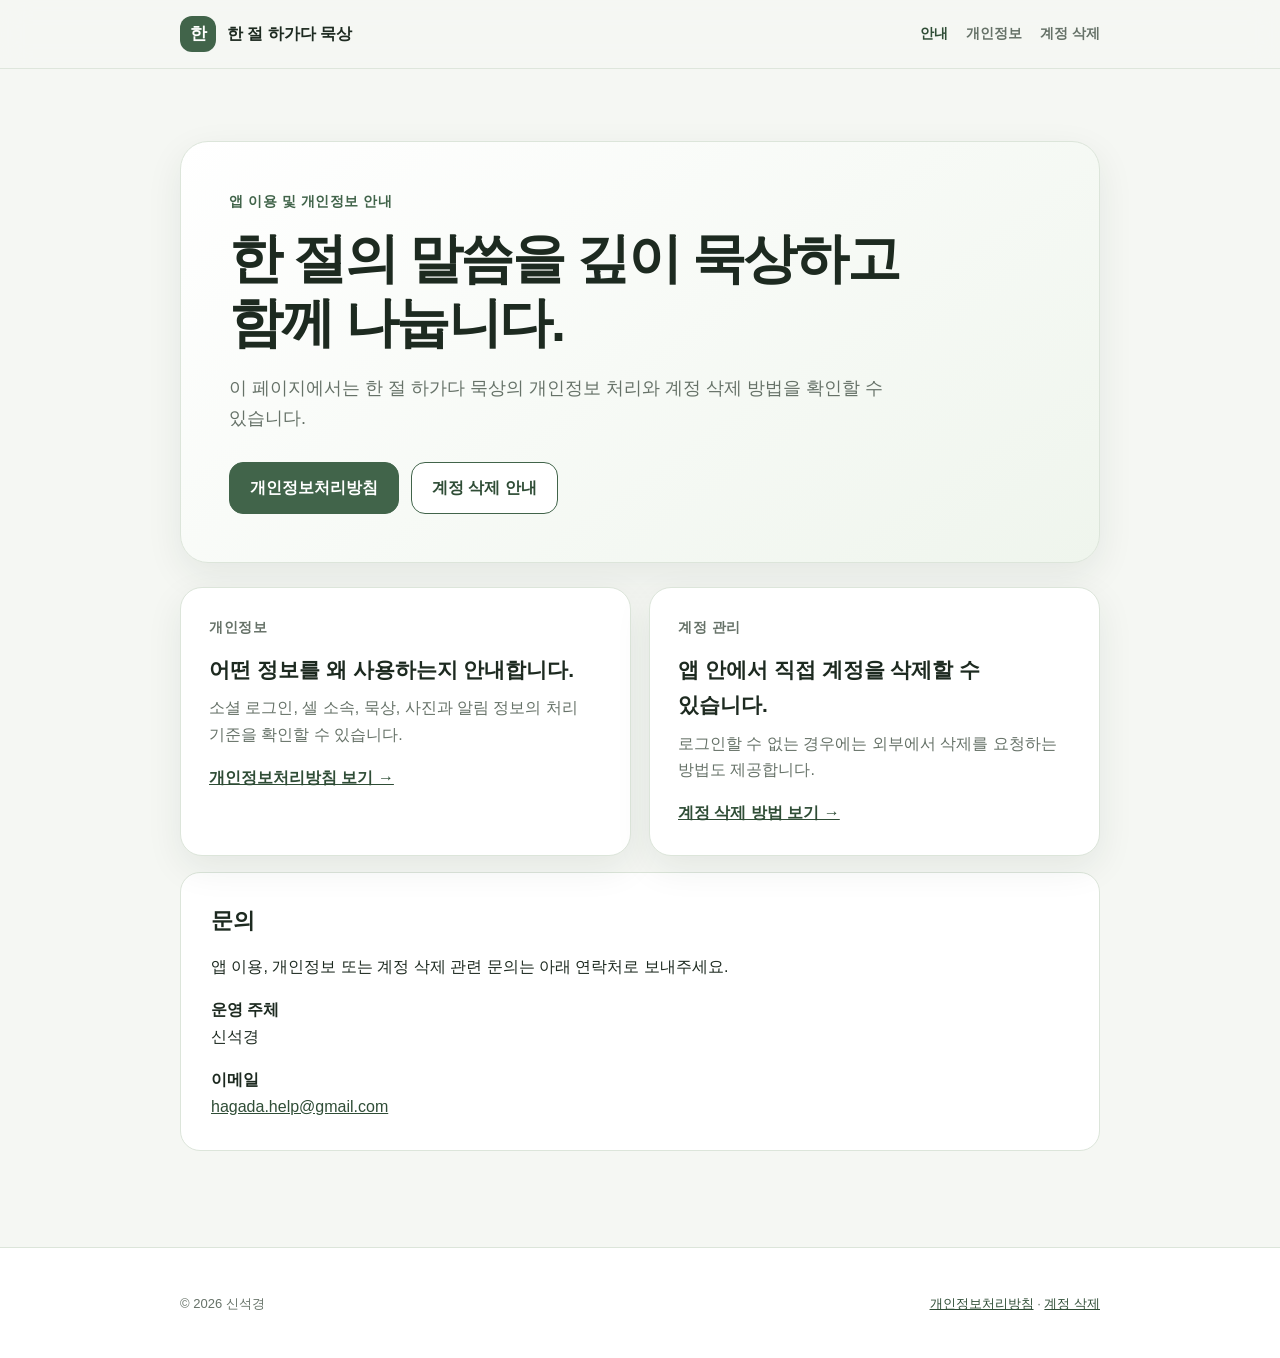
==== index.html @ 3ba68e1d "Add Hagada legal and account deletion pages" ====
<!doctype html>
<html lang="ko">
  <head>
    <meta charset="utf-8" />
    <meta name="viewport" content="width=device-width, initial-scale=1" />
    <meta name="description" content="한 절 하가다 묵상 앱의 개인정보 및 계정 삭제 안내" />
    <title>한 절 하가다 묵상 · 이용 안내</title>
    <link rel="stylesheet" href="styles.css" />
  </head>
  <body>
    <header class="site-header">
      <div class="header-inner">
        <a class="brand" href="index.html">
          <span class="brand-mark" aria-hidden="true">한</span>
          <span data-config="appName">한 절 하가다 묵상</span>
        </a>
        <nav class="nav" aria-label="주요 메뉴">
          <a class="home-link" href="index.html" aria-current="page">안내</a>
          <a href="privacy.html">개인정보</a>
          <a href="account-deletion.html">계정 삭제</a>
        </nav>
      </div>
    </header>

    <main class="page">
      <section class="hero">
        <p class="eyebrow">앱 이용 및 개인정보 안내</p>
        <h1>한 절의 말씀을 깊이 묵상하고 함께 나눕니다.</h1>
        <p class="lead">이 페이지에서는 <span data-config="appName">한 절 하가다 묵상</span>의 개인정보 처리와 계정 삭제 방법을 확인할 수 있습니다.</p>
        <div class="actions">
          <a class="button" href="privacy.html">개인정보처리방침</a>
          <a class="button secondary" href="account-deletion.html">계정 삭제 안내</a>
        </div>
      </section>

      <div class="notice" data-setup-warning hidden>
        현재 페이지는 배포 준비 중입니다. 공개 전에 운영 주체와 연락 이메일을 입력해야 합니다.
      </div>

      <section class="grid" aria-label="주요 안내">
        <article class="card">
          <p class="eyebrow">개인정보</p>
          <h2>어떤 정보를 왜 사용하는지 안내합니다.</h2>
          <p>소셜 로그인, 셀 소속, 묵상, 사진과 알림 정보의 처리 기준을 확인할 수 있습니다.</p>
          <a href="privacy.html">개인정보처리방침 보기 →</a>
        </article>
        <article class="card">
          <p class="eyebrow">계정 관리</p>
          <h2>앱 안에서 직접 계정을 삭제할 수 있습니다.</h2>
          <p>로그인할 수 없는 경우에는 외부에서 삭제를 요청하는 방법도 제공합니다.</p>
          <a href="account-deletion.html">계정 삭제 방법 보기 →</a>
        </article>
      </section>

      <section class="document-section">
        <h2>문의</h2>
        <p>앱 이용, 개인정보 또는 계정 삭제 관련 문의는 아래 연락처로 보내주세요.</p>
        <p><strong>운영 주체</strong><br /><span data-config="operatorName">신석경</span></p>
        <p><strong>이메일</strong><br /><a data-support-link><span data-config="supportEmail">hagada.help@gmail.com</span></a></p>
      </section>
    </main>

    <footer class="site-footer">
      <div class="footer-inner">
        <p>© <span data-current-year></span> <span data-config="operatorName">신석경</span></p>
        <p><a href="privacy.html">개인정보처리방침</a> · <a href="account-deletion.html">계정 삭제</a></p>
      </div>
    </footer>
    <script src="site-config.js"></script>
    <script src="common.js"></script>
  </body>
</html>
---- styles.css ----
:root {
  color-scheme: light;
  --background: #f5f7f3;
  --surface: #ffffff;
  --surface-muted: #eef3eb;
  --text: #1d2a20;
  --text-muted: #667268;
  --primary: #41644a;
  --primary-dark: #2f4d36;
  --border: #dce5da;
  --danger: #a23c3c;
  --warning-bg: #fff7df;
  --warning-border: #ead49a;
  --shadow: 0 12px 36px rgba(30, 48, 34, 0.08);
}

* {
  box-sizing: border-box;
}

html {
  scroll-behavior: smooth;
}

body {
  margin: 0;
  background: var(--background);
  color: var(--text);
  font-family: -apple-system, BlinkMacSystemFont, "Apple SD Gothic Neo", "Noto Sans KR", "Segoe UI", sans-serif;
  font-size: 16px;
  line-height: 1.68;
  word-break: keep-all;
}

a {
  color: var(--primary-dark);
}

.site-header {
  position: sticky;
  top: 0;
  z-index: 10;
  border-bottom: 1px solid rgba(220, 229, 218, 0.9);
  background: rgba(245, 247, 243, 0.92);
  backdrop-filter: blur(14px);
}

.header-inner,
.page,
.footer-inner {
  width: min(100% - 40px, 920px);
  margin: 0 auto;
}

.header-inner {
  min-height: 68px;
  display: flex;
  align-items: center;
  justify-content: space-between;
  gap: 24px;
}

.brand {
  display: inline-flex;
  align-items: center;
  gap: 11px;
  color: var(--text);
  font-weight: 800;
  text-decoration: none;
}

.brand-mark {
  display: grid;
  width: 36px;
  height: 36px;
  place-items: center;
  border-radius: 12px;
  background: var(--primary);
  color: #ffffff;
  font-family: Georgia, serif;
  font-size: 17px;
}

.nav {
  display: flex;
  gap: 18px;
  font-size: 14px;
}

.nav a {
  color: var(--text-muted);
  font-weight: 700;
  text-decoration: none;
}

.nav a:hover,
.nav a[aria-current="page"] {
  color: var(--primary-dark);
}

.page {
  padding: 72px 0 96px;
}

.hero {
  padding: 48px;
  border: 1px solid var(--border);
  border-radius: 28px;
  background: linear-gradient(145deg, #ffffff 0%, #eff5ed 100%);
  box-shadow: var(--shadow);
}

.eyebrow {
  margin: 0 0 12px;
  color: var(--primary);
  font-size: 14px;
  font-weight: 800;
  letter-spacing: 0.04em;
}

h1,
h2,
h3,
p {
  margin-top: 0;
}

h1 {
  max-width: 720px;
  margin-bottom: 18px;
  font-size: clamp(34px, 6vw, 54px);
  line-height: 1.2;
  letter-spacing: -0.045em;
}

.document-title {
  margin-bottom: 12px;
  font-size: clamp(32px, 5vw, 46px);
}

.lead {
  max-width: 700px;
  margin-bottom: 0;
  color: var(--text-muted);
  font-size: 18px;
}

.actions {
  display: flex;
  flex-wrap: wrap;
  gap: 12px;
  margin-top: 28px;
}

.button {
  display: inline-flex;
  min-height: 48px;
  align-items: center;
  justify-content: center;
  padding: 12px 20px;
  border: 1px solid var(--primary);
  border-radius: 14px;
  background: var(--primary);
  color: #ffffff;
  font-weight: 800;
  text-decoration: none;
}

.button.secondary {
  background: #ffffff;
  color: var(--primary-dark);
}

.button.danger {
  border-color: var(--danger);
  background: var(--danger);
}

.button.is-disabled {
  border-color: #b7bdb8;
  background: #b7bdb8;
  cursor: not-allowed;
}

.grid {
  display: grid;
  grid-template-columns: repeat(2, minmax(0, 1fr));
  gap: 18px;
  margin-top: 24px;
}

.card,
.document-section,
.step {
  border: 1px solid var(--border);
  background: var(--surface);
}

.card {
  min-height: 210px;
  padding: 28px;
  border-radius: 22px;
  box-shadow: var(--shadow);
}

.card h2 {
  margin-bottom: 8px;
  font-size: 21px;
}

.card p {
  color: var(--text-muted);
}

.card a {
  font-weight: 800;
}

.document-header {
  margin-bottom: 28px;
}

.meta {
  color: var(--text-muted);
  font-size: 14px;
}

.document-section {
  margin-top: 16px;
  padding: 30px;
  border-radius: 20px;
}

.document-section h2 {
  margin-bottom: 14px;
  font-size: 22px;
  letter-spacing: -0.02em;
}

.document-section h3 {
  margin: 24px 0 8px;
  font-size: 17px;
}

.document-section p:last-child,
.document-section ul:last-child {
  margin-bottom: 0;
}

ul,
ol {
  padding-left: 22px;
}

li + li {
  margin-top: 7px;
}

.table-wrap {
  overflow-x: auto;
}

table {
  width: 100%;
  border-collapse: collapse;
  font-size: 14px;
}

th,
td {
  padding: 13px 12px;
  border-bottom: 1px solid var(--border);
  text-align: left;
  vertical-align: top;
}

th {
  background: var(--surface-muted);
  color: var(--primary-dark);
}

.notice {
  margin: 20px 0;
  padding: 16px 18px;
  border: 1px solid var(--warning-border);
  border-radius: 14px;
  background: var(--warning-bg);
  color: #674f12;
  font-size: 14px;
}

.steps {
  display: grid;
  gap: 12px;
  margin: 18px 0 0;
}

.step {
  display: grid;
  grid-template-columns: 36px 1fr;
  gap: 12px;
  padding: 18px;
  border-radius: 16px;
}

.step-number {
  display: grid;
  width: 32px;
  height: 32px;
  place-items: center;
  border-radius: 50%;
  background: var(--surface-muted);
  color: var(--primary-dark);
  font-weight: 900;
}

.step strong,
.step p {
  display: block;
}

.step p {
  margin: 3px 0 0;
  color: var(--text-muted);
}

.site-footer {
  border-top: 1px solid var(--border);
  background: var(--surface);
}

.footer-inner {
  display: flex;
  min-height: 110px;
  align-items: center;
  justify-content: space-between;
  gap: 20px;
  color: var(--text-muted);
  font-size: 13px;
}

.footer-inner p {
  margin: 0;
}

@media (max-width: 700px) {
  .header-inner,
  .page,
  .footer-inner {
    width: min(100% - 28px, 920px);
  }

  .header-inner {
    min-height: 62px;
  }

  .brand {
    font-size: 14px;
  }

  .brand-mark {
    width: 32px;
    height: 32px;
    border-radius: 10px;
  }

  .nav {
    gap: 12px;
    font-size: 13px;
  }

  .nav .home-link {
    display: none;
  }

  .page {
    padding: 42px 0 68px;
  }

  .hero {
    padding: 30px 24px;
    border-radius: 22px;
  }

  .lead {
    font-size: 16px;
  }

  .grid {
    grid-template-columns: 1fr;
  }

  .card,
  .document-section {
    padding: 23px 20px;
  }

  .card {
    min-height: 0;
  }

  .button {
    width: 100%;
  }

  .footer-inner {
    min-height: 130px;
    align-items: flex-start;
    flex-direction: column;
    justify-content: center;
    gap: 4px;
  }
}
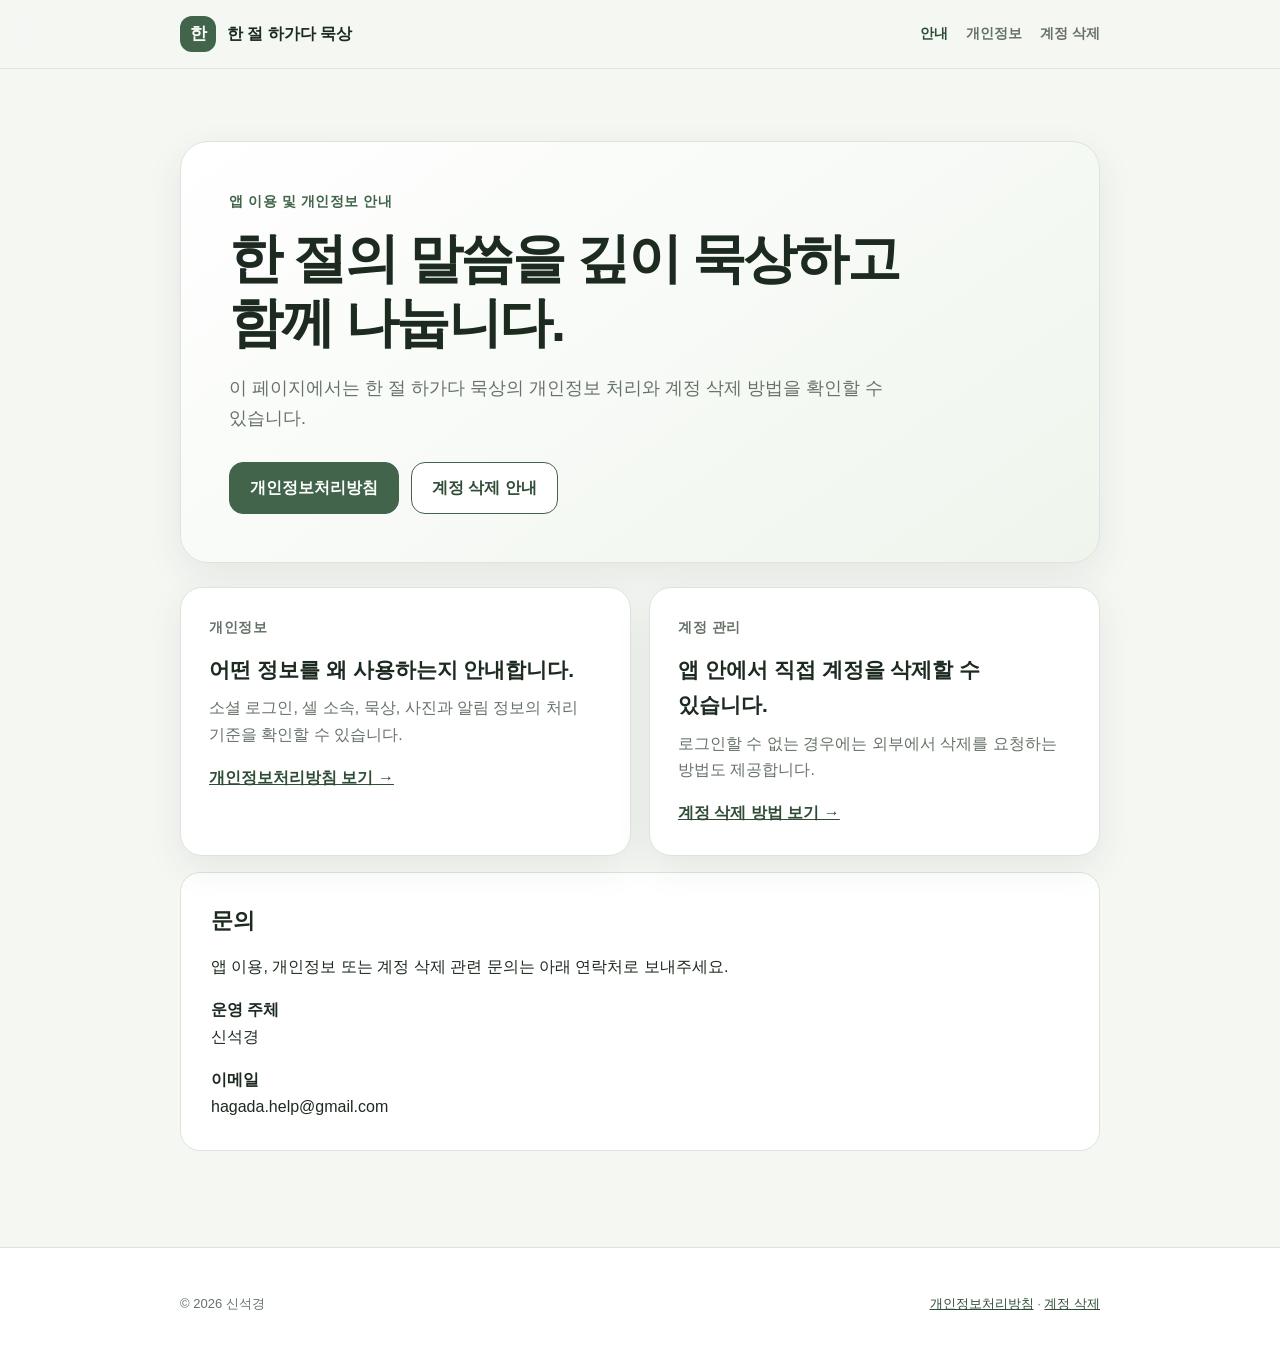
==== commit 7b72ba28: "Show manual account deletion email instructions" ====
--- a/index.html
+++ b/index.html
@@ -56,7 +56,7 @@
         <h2>문의</h2>
         <p>앱 이용, 개인정보 또는 계정 삭제 관련 문의는 아래 연락처로 보내주세요.</p>
         <p><strong>운영 주체</strong><br /><span data-config="operatorName">신석경</span></p>
-        <p><strong>이메일</strong><br /><a data-support-link><span data-config="supportEmail">hagada.help@gmail.com</span></a></p>
+        <p><strong>이메일</strong><br /><span data-config="supportEmail">hagada.help@gmail.com</span></p>
       </section>
     </main>
 
--- a/styles.css
+++ b/styles.css
@@ -324,6 +324,49 @@
   color: var(--text-muted);
 }
 
+.request-template {
+  margin: 20px 0 28px;
+  padding: 22px;
+  border: 1px solid var(--border);
+  border-radius: 16px;
+  background: var(--surface-muted);
+}
+
+.request-template p {
+  margin-bottom: 8px;
+}
+
+.request-template-label {
+  margin-top: 20px;
+  color: var(--text-muted);
+  font-size: 13px;
+  font-weight: 800;
+}
+
+.request-template-label:first-child {
+  margin-top: 0;
+}
+
+.email-address {
+  color: var(--primary-dark);
+  font-size: 18px;
+  font-weight: 900;
+  word-break: break-all;
+}
+
+.request-template pre {
+  margin: 0;
+  padding: 16px;
+  overflow-x: auto;
+  border-radius: 12px;
+  background: #ffffff;
+  color: var(--text);
+  font: inherit;
+  line-height: 1.7;
+  white-space: pre-wrap;
+  word-break: keep-all;
+}
+
 .site-footer {
   border-top: 1px solid var(--border);
   background: var(--surface);
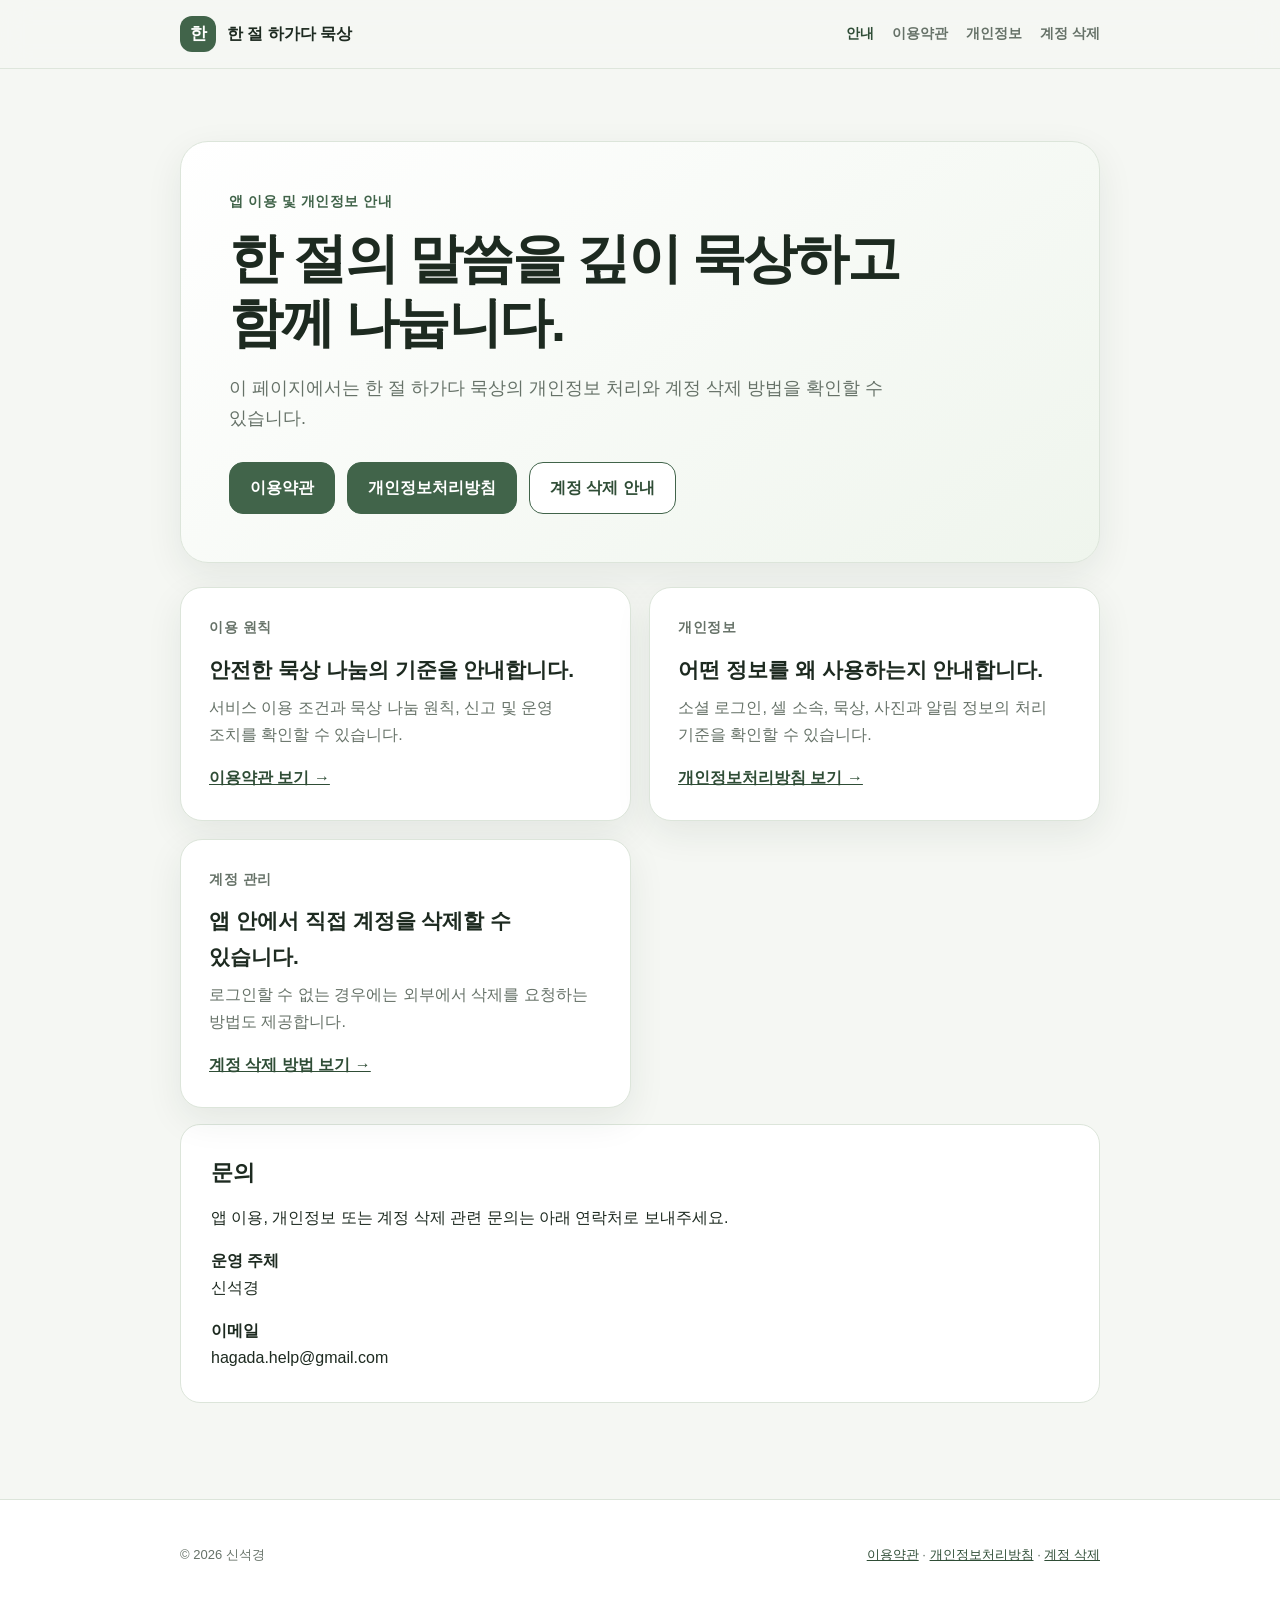
==== commit f14ee60b: "Add terms and community guidelines page" ====
--- a/index.html
+++ b/index.html
@@ -16,6 +16,7 @@
         </a>
         <nav class="nav" aria-label="주요 메뉴">
           <a class="home-link" href="index.html" aria-current="page">안내</a>
+          <a href="terms.html">이용약관</a>
           <a href="privacy.html">개인정보</a>
           <a href="account-deletion.html">계정 삭제</a>
         </nav>
@@ -28,6 +29,7 @@
         <h1>한 절의 말씀을 깊이 묵상하고 함께 나눕니다.</h1>
         <p class="lead">이 페이지에서는 <span data-config="appName">한 절 하가다 묵상</span>의 개인정보 처리와 계정 삭제 방법을 확인할 수 있습니다.</p>
         <div class="actions">
+          <a class="button" href="terms.html">이용약관</a>
           <a class="button" href="privacy.html">개인정보처리방침</a>
           <a class="button secondary" href="account-deletion.html">계정 삭제 안내</a>
         </div>
@@ -38,6 +40,12 @@
       </div>
 
       <section class="grid" aria-label="주요 안내">
+        <article class="card">
+          <p class="eyebrow">이용 원칙</p>
+          <h2>안전한 묵상 나눔의 기준을 안내합니다.</h2>
+          <p>서비스 이용 조건과 묵상 나눔 원칙, 신고 및 운영 조치를 확인할 수 있습니다.</p>
+          <a href="terms.html">이용약관 보기 →</a>
+        </article>
         <article class="card">
           <p class="eyebrow">개인정보</p>
           <h2>어떤 정보를 왜 사용하는지 안내합니다.</h2>
@@ -63,7 +71,7 @@
     <footer class="site-footer">
       <div class="footer-inner">
         <p>© <span data-current-year></span> <span data-config="operatorName">신석경</span></p>
-        <p><a href="privacy.html">개인정보처리방침</a> · <a href="account-deletion.html">계정 삭제</a></p>
+        <p><a href="terms.html">이용약관</a> · <a href="privacy.html">개인정보처리방침</a> · <a href="account-deletion.html">계정 삭제</a></p>
       </div>
     </footer>
     <script src="site-config.js"></script>
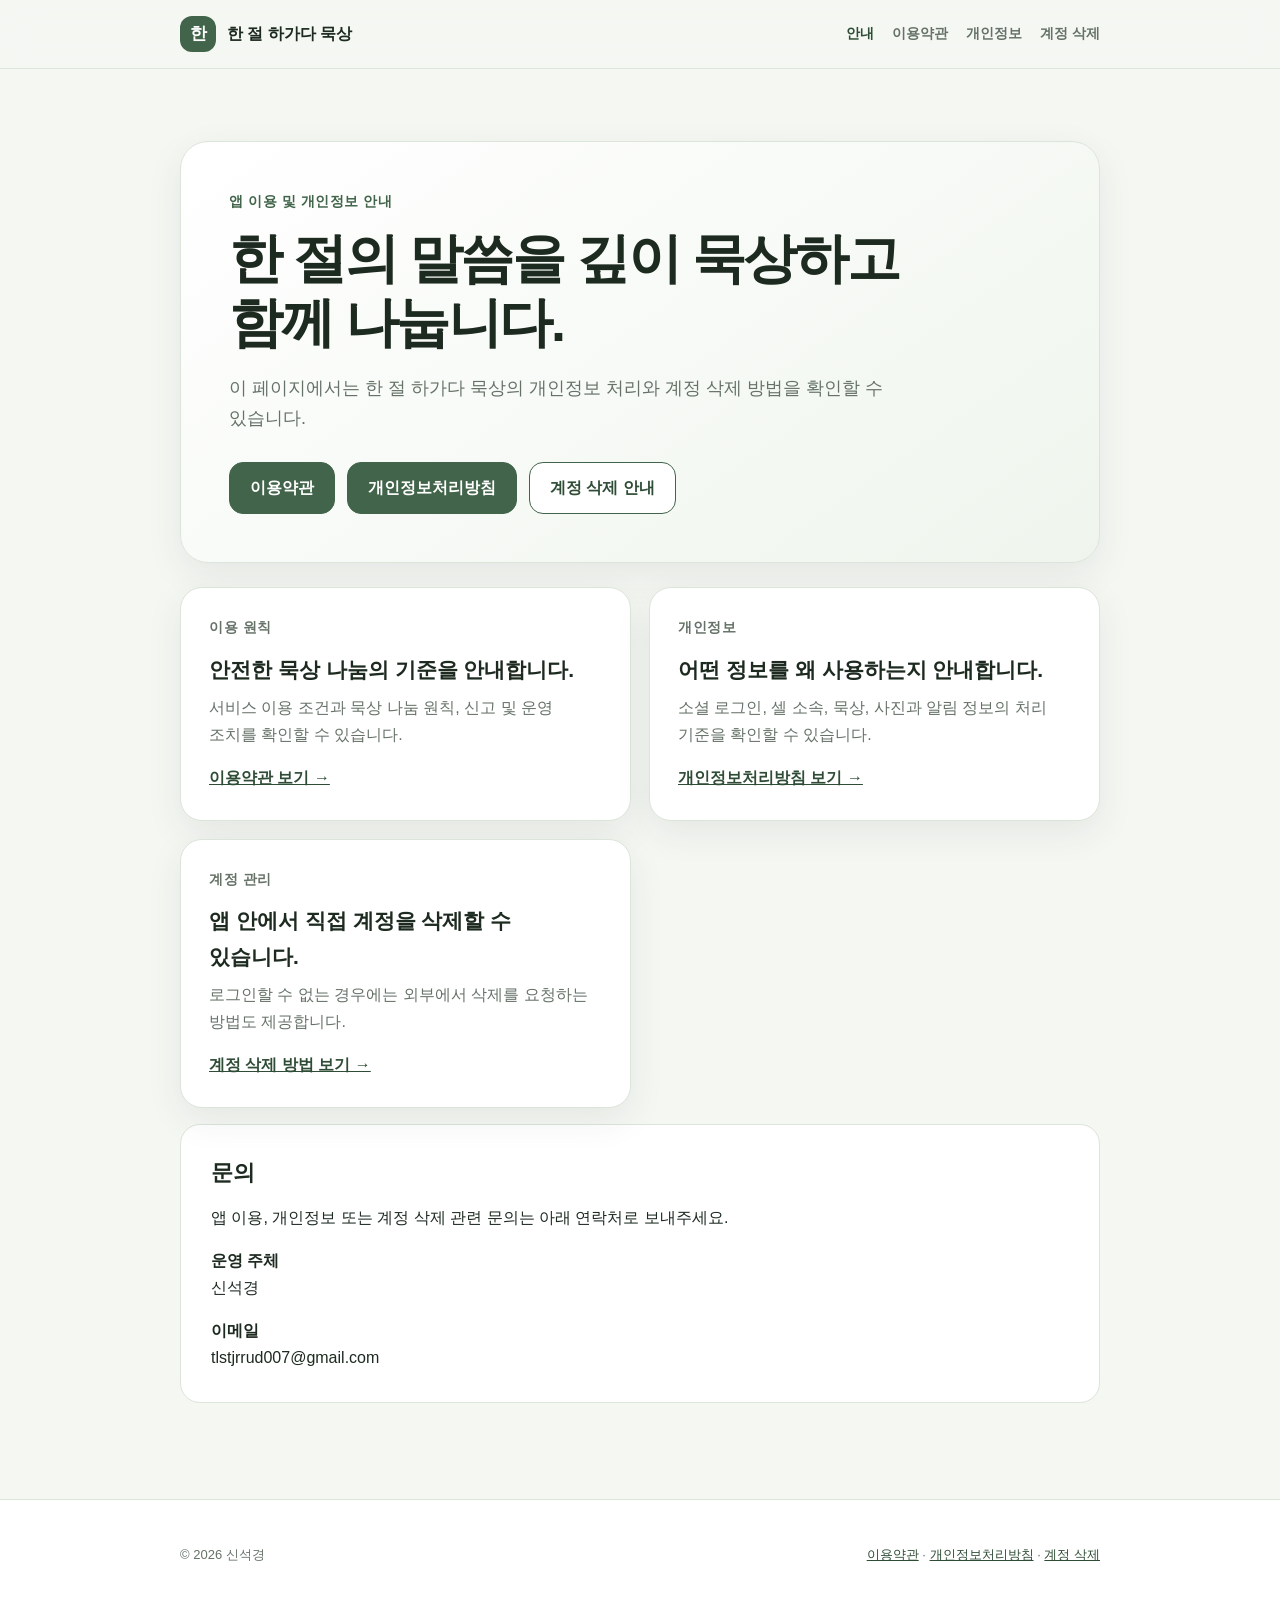
==== commit 59874369: "Update support email" ====
--- a/index.html
+++ b/index.html
@@ -64,7 +64,7 @@
         <h2>문의</h2>
         <p>앱 이용, 개인정보 또는 계정 삭제 관련 문의는 아래 연락처로 보내주세요.</p>
         <p><strong>운영 주체</strong><br /><span data-config="operatorName">신석경</span></p>
-        <p><strong>이메일</strong><br /><span data-config="supportEmail">hagada.help@gmail.com</span></p>
+        <p><strong>이메일</strong><br /><span data-config="supportEmail">tlstjrrud007@gmail.com</span></p>
       </section>
     </main>
 
